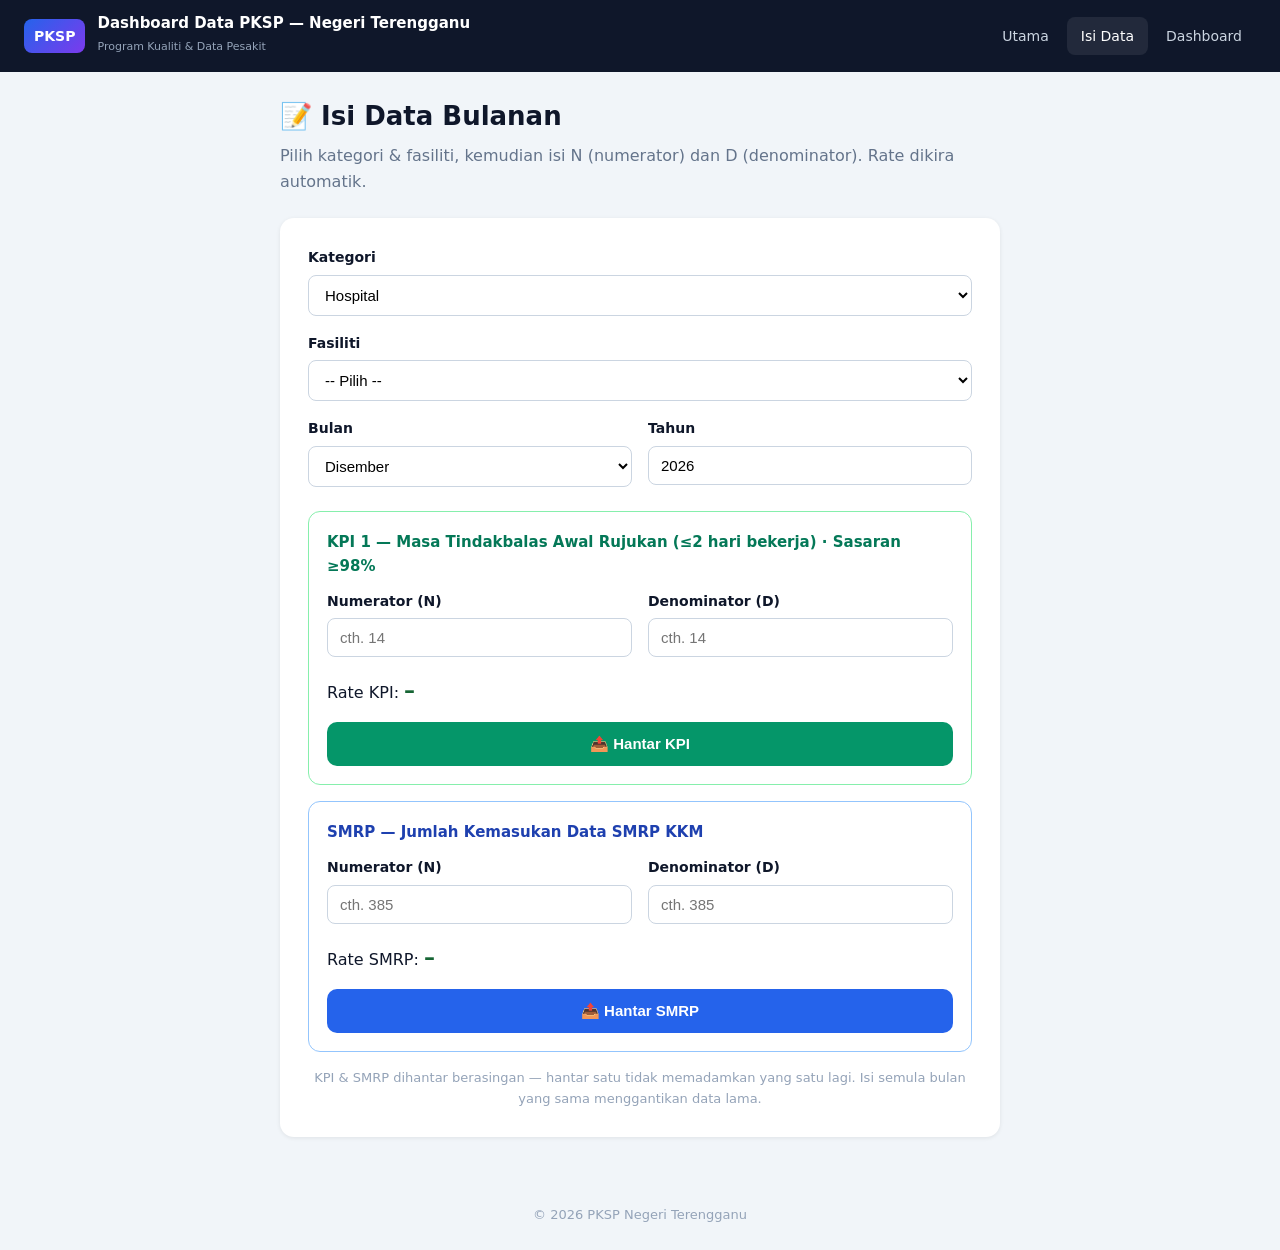
==== borang.html @ b6abf6f0 "Tambah 4 KK PKD Setiu: Sungai Tong, Sri Langkap, Kampung Rahmat, Bandar Permaisuri" ====
<!DOCTYPE html>
<html lang="ms">
<head>
  <meta charset="UTF-8">
  <meta name="viewport" content="width=device-width, initial-scale=1.0">
  <title>Isi Data — Dashboard PKSP</title>
  <script src="supabase.js"></script>
  <style>
    * { margin:0; padding:0; box-sizing:border-box; }
    body { font-family:'Segoe UI',system-ui,sans-serif; background:#f1f5f9; color:#0f172a; line-height:1.6; }
    .topbar { background:#0f172a; color:#fff; padding:14px 24px; display:flex; align-items:center; justify-content:space-between; flex-wrap:wrap; gap:10px; position:sticky; top:0; z-index:50; }
    .brand { display:flex; align-items:center; gap:12px; text-decoration:none; color:#fff; }
    .brand-badge { background:linear-gradient(135deg,#2563eb,#7c3aed); font-weight:800; font-size:14px; padding:6px 10px; border-radius:8px; }
    .brand strong { font-size:15px; display:block; line-height:1.2; }
    .brand small { font-size:11px; color:#94a3b8; }
    .nav { display:flex; gap:4px; }
    .nav a { color:#cbd5e1; text-decoration:none; padding:8px 14px; border-radius:8px; font-size:14px; }
    .nav a:hover, .nav a.active { background:rgba(255,255,255,.08); color:#fff; }
    .container { max-width:760px; margin:0 auto; padding:24px 20px; }
    h1 { font-size:26px; margin-bottom:6px; } .sub { color:#64748b; margin-bottom:24px; }
    .card { background:#fff; border-radius:14px; padding:28px; box-shadow:0 1px 4px rgba(0,0,0,.08); margin-bottom:20px; }
    label { display:block; font-weight:600; font-size:14px; margin-bottom:6px; }
    select, input { width:100%; padding:10px 12px; border:1.5px solid #cbd5e1; border-radius:8px; font-size:15px; margin-bottom:16px; background:#fff; }
    select:focus, input:focus { outline:none; border-color:#2563eb; }
    .grid2 { display:grid; grid-template-columns:1fr 1fr; gap:0 16px; }
    .metric-box { border:1.5px solid #e2e8f0; border-radius:12px; padding:18px; margin-top:8px; }
    .metric-box h3 { font-size:15px; margin-bottom:12px; color:#1e40af; }
    .rate-display { font-size:22px; font-weight:800; color:#166534; margin-top:4px; }
    .btn { display:inline-block; padding:13px 26px; border-radius:10px; font-weight:600; font-size:15px; cursor:pointer; border:none; background:#2563eb; color:#fff; width:100%; }
    .btn:hover { background:#1d4ed8; }
    /* Kod warna kekal: HIJAU = KPI, BIRU = SMRP */
    .btn-kpi { background:#059669; } .btn-kpi:hover { background:#047857; }
    .btn-smrp { background:#2563eb; } .btn-smrp:hover { background:#1d4ed8; }
    .metric-box.kpi { border-color:#86efac; } .metric-box.kpi h3 { color:#047857; }
    .metric-box.smrp { border-color:#93c5fd; }
    .btn:disabled { opacity:.6; cursor:not-allowed; }
    #msg { padding:14px 18px; border-radius:10px; margin-bottom:20px; display:none; font-weight:500; }
    .ok { background:#dcfce7; color:#166534; } .err { background:#fee2e2; color:#991b1b; }
    footer { text-align:center; padding:24px; color:#94a3b8; font-size:13px; }
    @media(max-width:600px){ .grid2{grid-template-columns:1fr} }
  </style>
</head>
<body>
  <header class="topbar">
    <a class="brand" href="index.html">
      <span class="brand-badge">PKSP</span>
      <span><strong>Dashboard Data PKSP — Negeri Terengganu</strong><small>Program Kualiti &amp; Data Pesakit</small></span>
    </a>
    <nav class="nav">
      <a href="index.html">Utama</a>
      <a href="borang.html" class="active">Isi Data</a>
      <a href="dashboard.html">Dashboard</a>
    </nav>
  </header>

  <main class="container">
    <h1>📝 Isi Data Bulanan</h1>
    <p class="sub">Pilih kategori &amp; fasiliti, kemudian isi N (numerator) dan D (denominator). Rate dikira automatik.</p>
    <div id="msg"></div>

    <div class="card">
      <label for="kategori">Kategori</label>
      <select id="kategori">
        <option value="hospital">Hospital</option>
        <option value="kk">Klinik Kesihatan</option>
      </select>

      <label for="fasiliti">Fasiliti</label>
      <select id="fasiliti"></select>
      <p id="pkdInfo" style="display:none;font-size:13px;color:#2563eb;font-weight:600;margin:-10px 0 14px"></p>

      <div class="grid2">
        <div>
          <label for="bulan">Bulan</label>
          <select id="bulan"></select>
        </div>
        <div>
          <label for="tahun">Tahun</label>
          <input type="number" id="tahun" value="2026" min="2024" max="2035">
        </div>
      </div>

      <!-- KPI section -->
      <div class="metric-box kpi" id="kpiBox">
        <h3>KPI 1 — Masa Tindakbalas Awal Rujukan (≤2 hari bekerja) · Sasaran ≥98%</h3>
        <div class="grid2">
          <div><label>Numerator (N)</label><input type="number" id="kpiN" min="0" placeholder="cth. 14"></div>
          <div><label>Denominator (D)</label><input type="number" id="kpiD" min="0" placeholder="cth. 14"></div>
        </div>
        <div>Rate KPI: <span class="rate-display" id="kpiRate">–</span></div>
        <button class="btn btn-kpi" id="kpiBtn" onclick="simpan('kpi')" style="margin-top:14px">📤 Hantar KPI</button>
      </div>

      <!-- SMRP section -->
      <div class="metric-box smrp" id="smrpBox" style="margin-top:16px">
        <h3>SMRP — Jumlah Kemasukan Data SMRP KKM</h3>
        <div class="grid2">
          <div><label>Numerator (N)</label><input type="number" id="smrpN" min="0" placeholder="cth. 385"></div>
          <div><label>Denominator (D)</label><input type="number" id="smrpD" min="0" placeholder="cth. 385"></div>
        </div>
        <div>Rate SMRP: <span class="rate-display" id="smrpRate">–</span></div>
        <button class="btn btn-smrp" id="smrpBtn" onclick="simpan('smrp')" style="margin-top:14px">📤 Hantar SMRP</button>
      </div>

      <p style="font-size:13px;color:#94a3b8;margin-top:16px;text-align:center">KPI &amp; SMRP dihantar berasingan — hantar satu tidak memadamkan yang satu lagi. Isi semula bulan yang sama menggantikan data lama.</p>
    </div>
  </main>

  <footer>© 2026 PKSP Negeri Terengganu</footer>

<script>
const SUPABASE_URL = 'https://qclmomhiusxnushtegac.supabase.co';
const SUPABASE_KEY = 'sb_publishable__6aMvgPPzo6ds2ucSuMl4A_6xH70Sd9';
const sb = supabase.createClient(SUPABASE_URL, SUPABASE_KEY);
// Mirror SMRP ke Google Sheet (Apps Script web app) — null untuk matikan
const SHEET_MIRROR_URL = 'https://script.google.com/macros/s/AKfycby2dfVMtGxozntsXwtXOjmPJdwiuvqIUeRa9Qd9GzCV0dtoUTU8dYoV7beCfRtHHedF/exec';

const HOSPITALS = ["Hospital Sultanah Nur Zahirah (HSNZ)","Hospital Dungun","Hospital Kemaman","Hospital Besut","Hospital Hulu Terengganu","Hospital Setiu","Pejabat Kesihatan Hulu Terengganu","Pejabat Kesihatan Daerah Besut","Pejabat Kesihatan Kuala Terengganu","Pejabat Kesihatan Setiu"];
const KK = ["KK Kuala Berang","KK Ajil","KK Kuala Telemong","KK Tengkawang","KK Felda Mengkawang","KK Jabi","KK Jerteh","KK Kota Putera Besut","KK Kuala Besut","KK Pasir Akar","KK Pulau Perhentian","KK Padang Luas","KK Seri Medang","KK Manir","KK Chendering","KK Hiliran","KK Rhu Sepuloh","KK Sungai Tong","KK Sri Langkap","KK Kampung Rahmat","KK Bandar Permaisuri"];
// PKD (Pejabat Kesihatan) = KPI sahaja, tiada SMRP. Setiap KK di-tag ke PKD dia.
const PKD = ["Pejabat Kesihatan Hulu Terengganu","Pejabat Kesihatan Daerah Besut","Pejabat Kesihatan Kuala Terengganu","Pejabat Kesihatan Setiu"];
const KK_TO_PKD = {
  "KK Kuala Berang":"Pejabat Kesihatan Hulu Terengganu","KK Ajil":"Pejabat Kesihatan Hulu Terengganu",
  "KK Kuala Telemong":"Pejabat Kesihatan Hulu Terengganu","KK Tengkawang":"Pejabat Kesihatan Hulu Terengganu",
  "KK Felda Mengkawang":"Pejabat Kesihatan Hulu Terengganu",
  "KK Jabi":"Pejabat Kesihatan Daerah Besut","KK Jerteh":"Pejabat Kesihatan Daerah Besut",
  "KK Kota Putera Besut":"Pejabat Kesihatan Daerah Besut","KK Kuala Besut":"Pejabat Kesihatan Daerah Besut",
  "KK Pasir Akar":"Pejabat Kesihatan Daerah Besut","KK Pulau Perhentian":"Pejabat Kesihatan Daerah Besut",
  "KK Padang Luas":"Pejabat Kesihatan Daerah Besut","KK Seri Medang":"Pejabat Kesihatan Daerah Besut",
  "KK Manir":"Pejabat Kesihatan Kuala Terengganu","KK Chendering":"Pejabat Kesihatan Kuala Terengganu","KK Hiliran":"Pejabat Kesihatan Kuala Terengganu",
  "KK Rhu Sepuloh":"Pejabat Kesihatan Setiu",
  "KK Sungai Tong":"Pejabat Kesihatan Setiu","KK Sri Langkap":"Pejabat Kesihatan Setiu",
  "KK Kampung Rahmat":"Pejabat Kesihatan Setiu","KK Bandar Permaisuri":"Pejabat Kesihatan Setiu"
};
const BULAN = ['Januari','Februari','Mac','April','Mei','Jun','Julai','Ogos','September','Oktober','November','Disember'];

const $ = id => document.getElementById(id);

function populateFasiliti(){
  const kat = $('kategori').value;
  const list = kat === 'kk' ? KK : HOSPITALS;
  $('fasiliti').innerHTML = '<option value="">-- Pilih --</option>' + list.map(f=>`<option>${f}</option>`).join('');
  kemaskiniBox();
}
// Peraturan: PKD = KPI sahaja · KK = SMRP sahaja · hospital biasa = kedua-dua
function kemaskiniBox(){
  const kat = $('kategori').value, f = $('fasiliti').value;
  const isPKD = kat === 'hospital' && PKD.includes(f);
  $('kpiBox').style.display = kat === 'kk' ? 'none' : '';
  $('smrpBox').style.display = isPKD ? 'none' : '';
  const info = $('pkdInfo');
  if(kat === 'kk' && f && KK_TO_PKD[f]){ info.textContent = '🏥 Di bawah PKD: ' + KK_TO_PKD[f]; info.style.display = 'block'; }
  else info.style.display = 'none';
}
function rate(n,d){ n=parseFloat(n); d=parseFloat(d); if(isNaN(n)||isNaN(d)||d===0) return null; return (n/d*100); }
function updateRate(prefix){
  const r = rate($(prefix+'N').value, $(prefix+'D').value);
  $(prefix+'Rate').textContent = r===null ? '–' : r.toFixed(2)+'%';
}
function showMsg(text, ok){
  const m = $('msg'); m.textContent = text; m.className = ok?'ok':'err'; m.style.display='block';
  window.scrollTo({top:0,behavior:'smooth'});
}

$('kategori').addEventListener('change', populateFasiliti);
$('fasiliti').addEventListener('change', kemaskiniBox);
$('bulan').innerHTML = BULAN.map((b,i)=>`<option value="${i+1}">${b}</option>`).join('');
$('bulan').value = new Date().getMonth()+1;
['kpiN','kpiD'].forEach(id=>$(id).addEventListener('input',()=>updateRate('kpi')));
['smrpN','smrpD'].forEach(id=>$(id).addEventListener('input',()=>updateRate('smrp')));
populateFasiliti();

async function simpan(jenis){ // jenis = 'kpi' atau 'smrp'
  const btn = $(jenis === 'kpi' ? 'kpiBtn' : 'smrpBtn');
  const fasiliti = $('fasiliti').value;
  if(!fasiliti) return showMsg('⚠️ Sila pilih fasiliti.', false);
  const kategori = $('kategori').value;
  const month = parseInt($('bulan').value);
  const year = parseInt($('tahun').value);
  if(!year || year<2020) return showMsg('⚠️ Tahun tidak sah.', false);

  const nVal = $(jenis+'N').value, dVal = $(jenis+'D').value;
  if(!nVal && !dVal) return showMsg('⚠️ Isi N dan/atau D bahagian '+jenis.toUpperCase()+' dahulu.', false);

  const data = {};
  data[jenis] = { [jenis+'1']: { numerator: parseFloat(nVal)||0, denominator: parseFloat(dVal)||0 } };

  btn.disabled = true; btn.textContent = 'Menyimpan...';
  try {
    // Ambil rekod sedia ada dulu supaya metrik satu lagi tidak terpadam bila upsert
    const { data: existing, error: fe } = await sb.from('submissions')
      .select('data').eq('hospital', fasiliti).eq('year', year).eq('month', month).maybeSingle();
    if(fe) throw fe;
    const merged = { ...(existing && existing.data ? existing.data : {}), ...data };

    // upsert: ganti jika hospital+year+month sama
    const { error } = await sb.from('submissions').upsert(
      { hospital: fasiliti, kategori, year, month, data: merged, submitted_at: new Date().toISOString() },
      { onConflict: 'hospital,year,month' }
    );
    if(error) throw error;
    showMsg('✅ '+jenis.toUpperCase()+' '+fasiliti+' ('+BULAN[month-1]+' '+year+') berjaya dihantar!', true);
    [jenis+'N', jenis+'D'].forEach(id=>$(id).value='');
    updateRate(jenis);
    // Mirror ke Google Sheet (SMRP sahaja) — fire & forget, tak ganggu aliran utama
    if(jenis === 'smrp' && typeof SHEET_MIRROR_URL === 'string' && SHEET_MIRROR_URL){
      try {
        await fetch(SHEET_MIRROR_URL, {
          method: 'POST',
          mode: 'no-cors',
          headers: {'Content-Type': 'text/plain;charset=utf-8'},
          body: JSON.stringify({ hospital: fasiliti, month, year, n: data.smrp.smrp1.numerator, d: data.smrp.smrp1.denominator })
        });
      } catch(mErr){ console.warn('Mirror sheet gagal (data utama selamat):', mErr); }
    }
  } catch(e){
    showMsg('❌ Gagal simpan: '+e.message, false);
  } finally {
    btn.disabled=false; btn.textContent = jenis === 'kpi' ? '📤 Hantar KPI' : '📤 Hantar SMRP';
  }
}
</script>
</body>
</html>
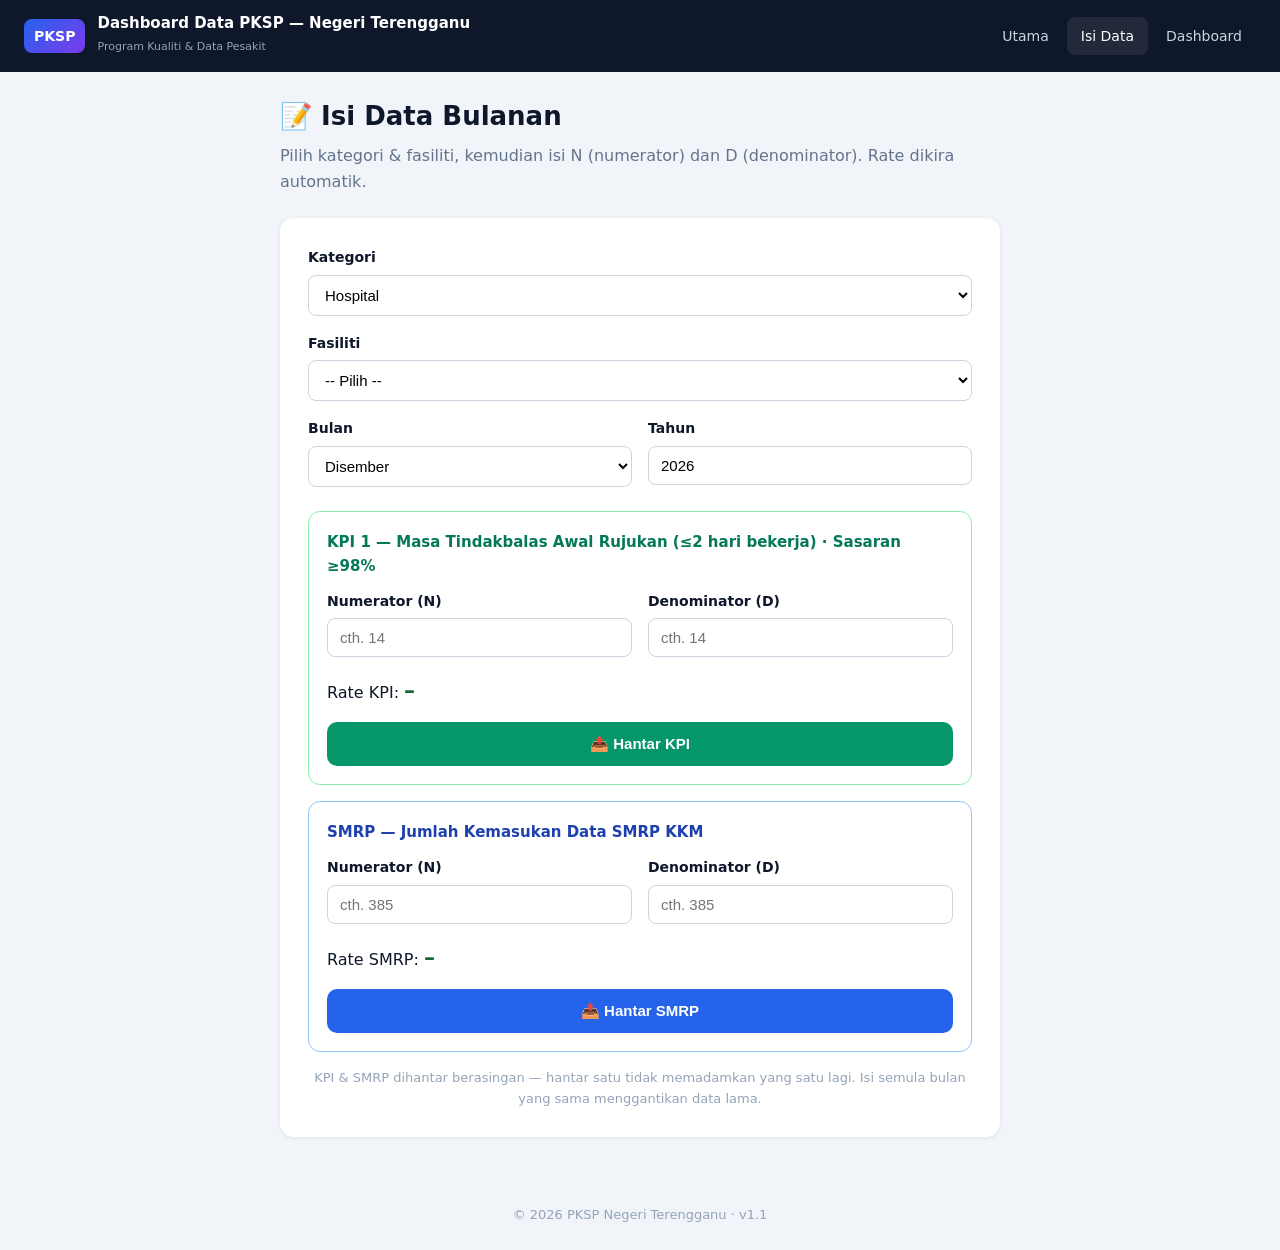
==== commit 97f7ee24: "Baiki 5 isu dashboard v1.1: kad Belum Hantar ikut penapis Bulan; rekod 0/0 tidak dikira hantar; gari" ====
--- a/borang.html
+++ b/borang.html
@@ -106,7 +106,7 @@
     </div>
   </main>
 
-  <footer>© 2026 PKSP Negeri Terengganu</footer>
+  <footer>© 2026 PKSP Negeri Terengganu · v1.1</footer>
 
 <script>
 const SUPABASE_URL = 'https://qclmomhiusxnushtegac.supabase.co';
@@ -155,7 +155,9 @@
 function rate(n,d){ n=parseFloat(n); d=parseFloat(d); if(isNaN(n)||isNaN(d)||d===0) return null; return (n/d*100); }
 function updateRate(prefix){
   const r = rate($(prefix+'N').value, $(prefix+'D').value);
-  $(prefix+'Rate').textContent = r===null ? '–' : r.toFixed(2)+'%';
+  const el = $(prefix+'Rate');
+  el.textContent = r===null ? '–' : r.toFixed(2)+'%' + (r>100?' ⚠':'');
+  el.style.color = (r!==null && r>100) ? '#b91c1c' : '#166534';
 }
 function showMsg(text, ok){
   const m = $('msg'); m.textContent = text; m.className = ok?'ok':'err'; m.style.display='block';
@@ -181,6 +183,20 @@
 
   const nVal = $(jenis+'N').value, dVal = $(jenis+'D').value;
   if(!nVal && !dVal) return showMsg('⚠️ Isi N dan/atau D bahagian '+jenis.toUpperCase()+' dahulu.', false);
+
+  // Semakan N > D (rate >100%). Bukan mustahil — contoh SMRP: kemasukan data boleh lebih
+  // daripada kedatangan pesakit kalau ada kemasukan tertunggak/berulang — jadi sahkan, jangan halang.
+  const nNum = parseFloat(nVal)||0, dNum = parseFloat(dVal)||0;
+  if(dNum>0 && nNum>dNum){
+    const r = (nNum/dNum*100).toFixed(2);
+    const ok = confirm(
+      '⚠️ Semak semula: N ('+nNum+') lebih besar daripada D ('+dNum+') → rate '+r+'%.\n\n'+
+      'SMRP: N = kemasukan data SMRP, D = kedatangan pesakit.\n'+
+      'KPI: N = tindakbalas ≤2 hari bekerja, D = jumlah rujukan.\n\n'+
+      'Teruskan hantar?'
+    );
+    if(!ok) return showMsg('Dibatalkan — sila semak N dan D sebelum hantar.', false);
+  }
 
   const data = {};
   data[jenis] = { [jenis+'1']: { numerator: parseFloat(nVal)||0, denominator: parseFloat(dVal)||0 } };
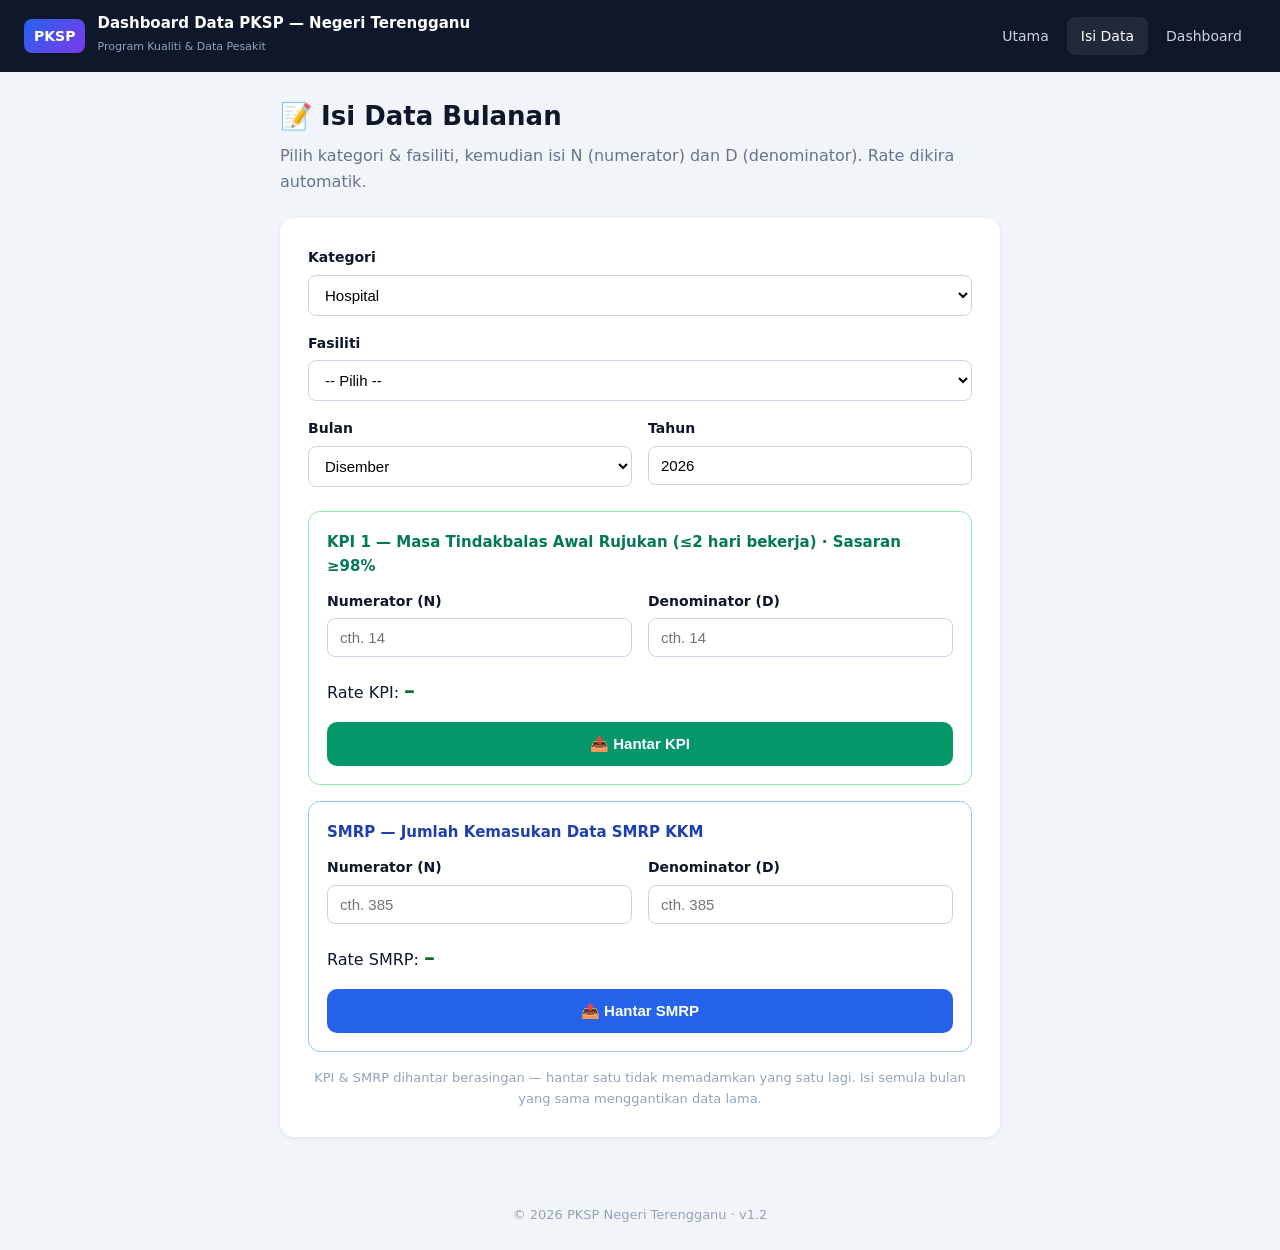
==== commit 992fce9d: "v1.2: favicon + og:image + meta (preview WhatsApp), banner hero di laman utama, export KPI asingkan " ====
--- a/borang.html
+++ b/borang.html
@@ -4,6 +4,20 @@
   <meta charset="UTF-8">
   <meta name="viewport" content="width=device-width, initial-scale=1.0">
   <title>Isi Data — Dashboard PKSP</title>
+  <meta name="description" content="Borang penghantaran bulanan KPI 1 dan SMRP PKSP Negeri Terengganu untuk hospital, pejabat kesihatan daerah dan klinik kesihatan. Tiada login diperlukan.">
+  <meta name="theme-color" content="#0f172a">
+  <link rel="icon" type="image/png" sizes="64x64" href="favicon.png">
+  <link rel="icon" type="image/png" sizes="32x32" href="favicon-32.png">
+  <link rel="apple-touch-icon" href="apple-touch-icon.png">
+  <meta property="og:type" content="website">
+  <meta property="og:site_name" content="Dashboard Data PKSP Negeri Terengganu">
+  <meta property="og:title" content="Isi Data Bulanan — PKSP Negeri Terengganu">
+  <meta property="og:description" content="Hantar data KPI 1 dan SMRP bulanan untuk hospital, PKD dan klinik kesihatan Negeri Terengganu.">
+  <meta property="og:url" content="https://pksptgg.github.io/Dashboard-data/borang.html">
+  <meta property="og:image" content="https://pksptgg.github.io/Dashboard-data/og-image.png">
+  <meta property="og:image:width" content="1200">
+  <meta property="og:image:height" content="630">
+  <meta name="twitter:card" content="summary_large_image">
   <script src="supabase.js"></script>
   <style>
     * { margin:0; padding:0; box-sizing:border-box; }
@@ -106,7 +120,7 @@
     </div>
   </main>
 
-  <footer>© 2026 PKSP Negeri Terengganu · v1.1</footer>
+  <footer>© 2026 PKSP Negeri Terengganu · v1.2</footer>
 
 <script>
 const SUPABASE_URL = 'https://qclmomhiusxnushtegac.supabase.co';
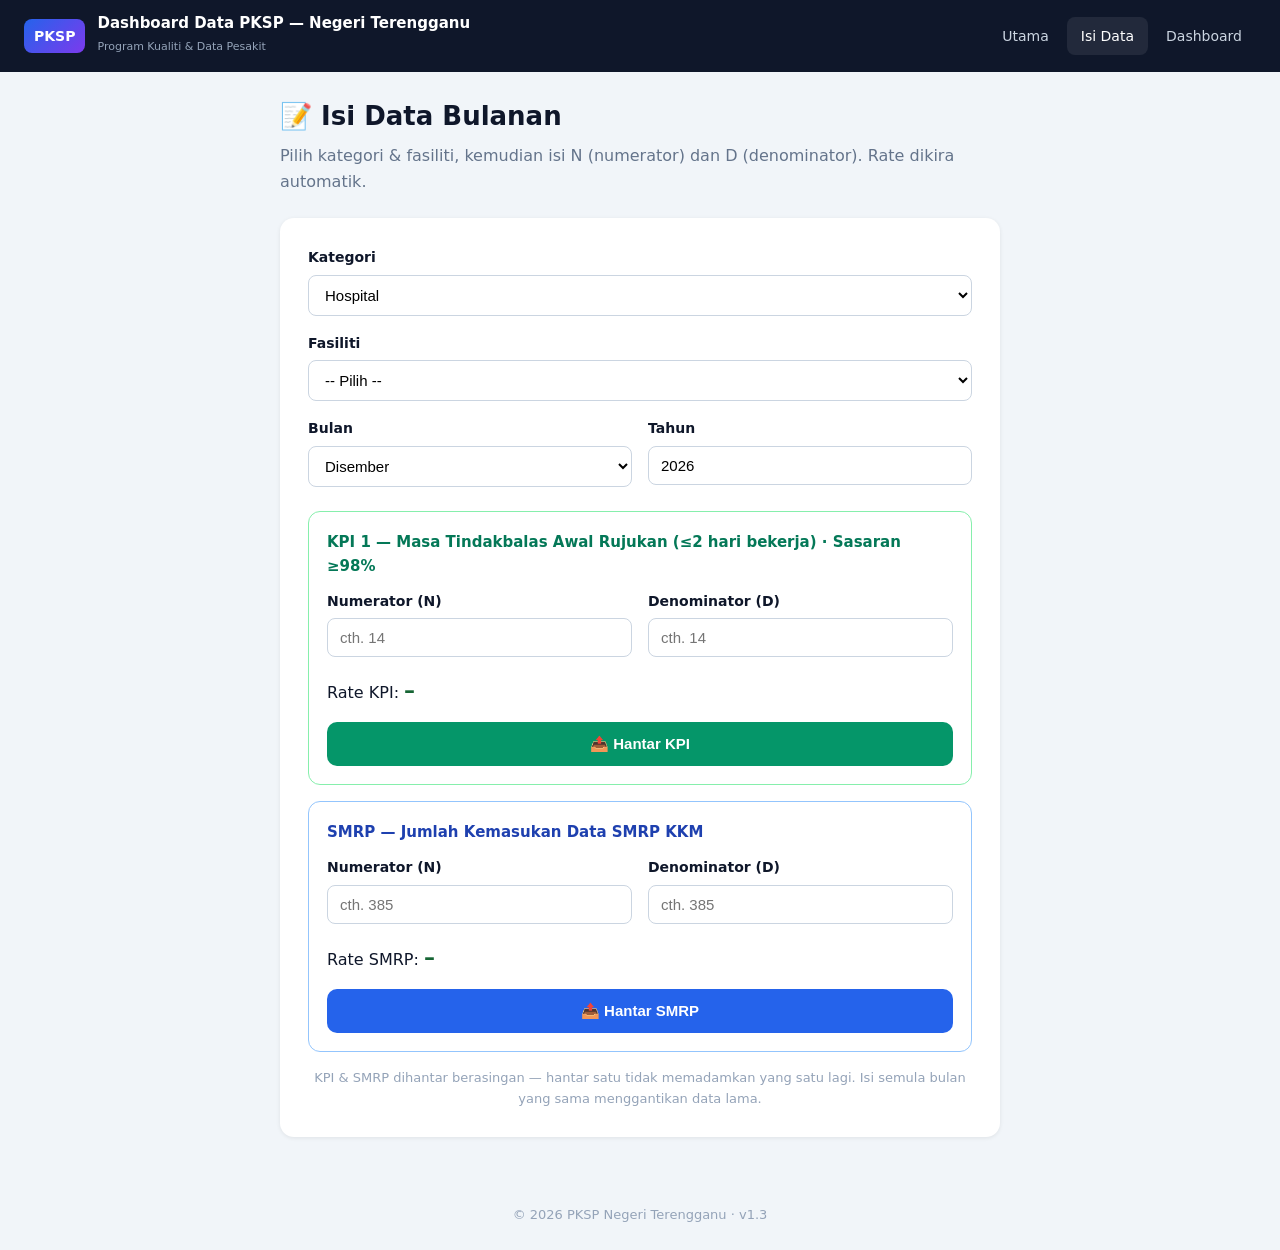
==== commit 936975ee: "v1.3: ganti banner hero dengan reka bentuk baharu (bulan sabit/bintang + Jambatan Terengganu) + og-i" ====
--- a/borang.html
+++ b/borang.html
@@ -120,7 +120,7 @@
     </div>
   </main>
 
-  <footer>© 2026 PKSP Negeri Terengganu · v1.2</footer>
+  <footer>© 2026 PKSP Negeri Terengganu · v1.3</footer>
 
 <script>
 const SUPABASE_URL = 'https://qclmomhiusxnushtegac.supabase.co';
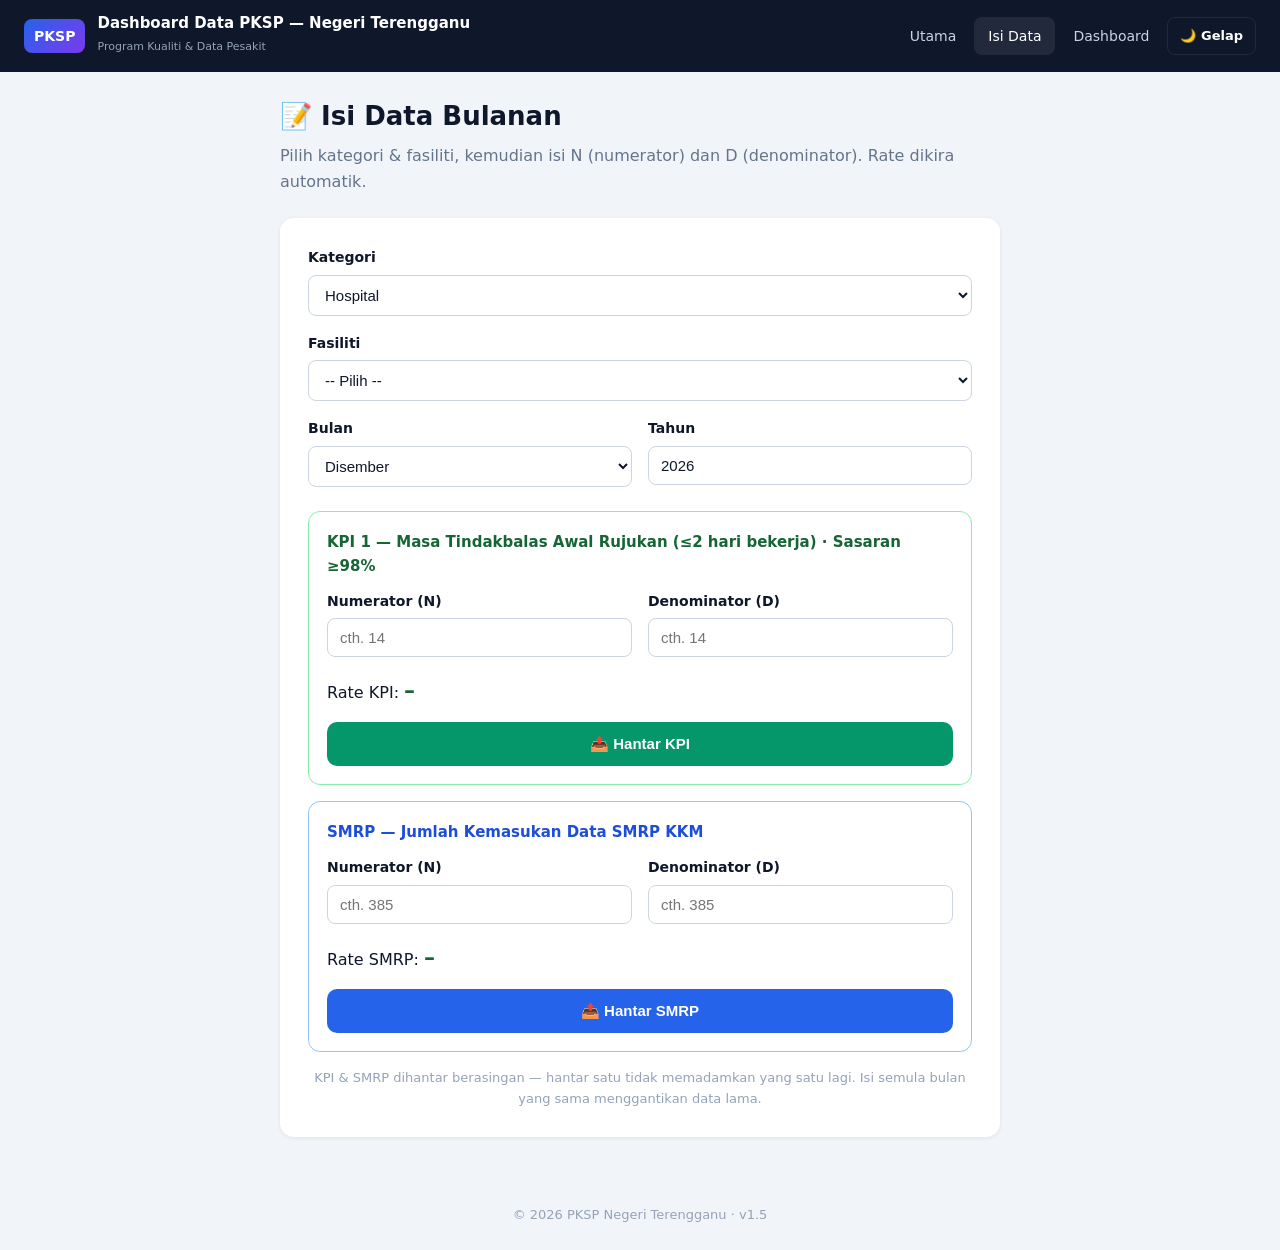
==== commit d296f5f8: "feat: tema cerah/gelap dgn butang tukar (tema.css + tema.js) - tema.css: semua warna jadi token CSS " ====
--- a/borang.html
+++ b/borang.html
@@ -21,38 +21,40 @@
   <script src="supabase.js"></script>
   <style>
     * { margin:0; padding:0; box-sizing:border-box; }
-    body { font-family:'Segoe UI',system-ui,sans-serif; background:#f1f5f9; color:#0f172a; line-height:1.6; }
-    .topbar { background:#0f172a; color:#fff; padding:14px 24px; display:flex; align-items:center; justify-content:space-between; flex-wrap:wrap; gap:10px; position:sticky; top:0; z-index:50; }
-    .brand { display:flex; align-items:center; gap:12px; text-decoration:none; color:#fff; }
+    body { font-family:'Segoe UI',system-ui,sans-serif; background:var(--bg); color:var(--teks); line-height:1.6; }
+    .topbar { background:var(--topbar); color:var(--topbar-teks); padding:14px 24px; display:flex; align-items:center; justify-content:space-between; flex-wrap:wrap; gap:10px; position:sticky; top:0; z-index:50; }
+    .brand { display:flex; align-items:center; gap:12px; text-decoration:none; color:var(--topbar-teks); }
     .brand-badge { background:linear-gradient(135deg,#2563eb,#7c3aed); font-weight:800; font-size:14px; padding:6px 10px; border-radius:8px; }
     .brand strong { font-size:15px; display:block; line-height:1.2; }
-    .brand small { font-size:11px; color:#94a3b8; }
+    .brand small { font-size:11px; color:var(--teks-muted2); }
     .nav { display:flex; gap:4px; }
-    .nav a { color:#cbd5e1; text-decoration:none; padding:8px 14px; border-radius:8px; font-size:14px; }
-    .nav a:hover, .nav a.active { background:rgba(255,255,255,.08); color:#fff; }
+    .nav a { color:var(--nav-teks); text-decoration:none; padding:8px 14px; border-radius:8px; font-size:14px; }
+    .nav a:hover, .nav a.active { background:var(--nav-hover); color:var(--topbar-teks); }
     .container { max-width:760px; margin:0 auto; padding:24px 20px; }
-    h1 { font-size:26px; margin-bottom:6px; } .sub { color:#64748b; margin-bottom:24px; }
-    .card { background:#fff; border-radius:14px; padding:28px; box-shadow:0 1px 4px rgba(0,0,0,.08); margin-bottom:20px; }
+    h1 { font-size:26px; margin-bottom:6px; } .sub { color:var(--teks-muted); margin-bottom:24px; }
+    .card { background:var(--card); border-radius:14px; padding:28px; box-shadow:var(--shadow); margin-bottom:20px; }
     label { display:block; font-weight:600; font-size:14px; margin-bottom:6px; }
-    select, input { width:100%; padding:10px 12px; border:1.5px solid #cbd5e1; border-radius:8px; font-size:15px; margin-bottom:16px; background:#fff; }
+    select, input { width:100%; padding:10px 12px; border:1.5px solid var(--input-border); border-radius:8px; font-size:15px; margin-bottom:16px; background:var(--input-bg); color:var(--teks); }
     select:focus, input:focus { outline:none; border-color:#2563eb; }
     .grid2 { display:grid; grid-template-columns:1fr 1fr; gap:0 16px; }
-    .metric-box { border:1.5px solid #e2e8f0; border-radius:12px; padding:18px; margin-top:8px; }
-    .metric-box h3 { font-size:15px; margin-bottom:12px; color:#1e40af; }
-    .rate-display { font-size:22px; font-weight:800; color:#166534; margin-top:4px; }
+    .metric-box { border:1.5px solid var(--border); border-radius:12px; padding:18px; margin-top:8px; }
+    .metric-box h3 { font-size:15px; margin-bottom:12px; color:var(--smrp-teks); }
+    .rate-display { font-size:22px; font-weight:800; color:var(--good-teks); margin-top:4px; }
     .btn { display:inline-block; padding:13px 26px; border-radius:10px; font-weight:600; font-size:15px; cursor:pointer; border:none; background:#2563eb; color:#fff; width:100%; }
     .btn:hover { background:#1d4ed8; }
     /* Kod warna kekal: HIJAU = KPI, BIRU = SMRP */
     .btn-kpi { background:#059669; } .btn-kpi:hover { background:#047857; }
     .btn-smrp { background:#2563eb; } .btn-smrp:hover { background:#1d4ed8; }
-    .metric-box.kpi { border-color:#86efac; } .metric-box.kpi h3 { color:#047857; }
+    .metric-box.kpi { border-color:#86efac; } .metric-box.kpi h3 { color:var(--good-teks); }
     .metric-box.smrp { border-color:#93c5fd; }
     .btn:disabled { opacity:.6; cursor:not-allowed; }
     #msg { padding:14px 18px; border-radius:10px; margin-bottom:20px; display:none; font-weight:500; }
-    .ok { background:#dcfce7; color:#166534; } .err { background:#fee2e2; color:#991b1b; }
-    footer { text-align:center; padding:24px; color:#94a3b8; font-size:13px; }
+    .ok { background:var(--good-bg); color:var(--good-teks); } .err { background:var(--bad-bg); color:var(--bad-teks); }
+    footer { text-align:center; padding:24px; color:var(--teks-muted2); font-size:13px; }
     @media(max-width:600px){ .grid2{grid-template-columns:1fr} }
   </style>
+  <link rel="stylesheet" href="tema.css">
+  <script src="tema.js"></script>
 </head>
 <body>
   <header class="topbar">
@@ -64,6 +66,7 @@
       <a href="index.html">Utama</a>
       <a href="borang.html" class="active">Isi Data</a>
       <a href="dashboard.html">Dashboard</a>
+      <button class="tema-btn" data-tema-butang type="button">🌙 Gelap</button>
     </nav>
   </header>
 
@@ -116,11 +119,11 @@
         <button class="btn btn-smrp" id="smrpBtn" onclick="simpan('smrp')" style="margin-top:14px">📤 Hantar SMRP</button>
       </div>
 
-      <p style="font-size:13px;color:#94a3b8;margin-top:16px;text-align:center">KPI &amp; SMRP dihantar berasingan — hantar satu tidak memadamkan yang satu lagi. Isi semula bulan yang sama menggantikan data lama.</p>
+      <p style="font-size:13px;color:var(--teks-muted2);margin-top:16px;text-align:center">KPI &amp; SMRP dihantar berasingan — hantar satu tidak memadamkan yang satu lagi. Isi semula bulan yang sama menggantikan data lama.</p>
     </div>
   </main>
 
-  <footer>© 2026 PKSP Negeri Terengganu · v1.3</footer>
+  <footer>© 2026 PKSP Negeri Terengganu · v1.5</footer>
 
 <script>
 const SUPABASE_URL = 'https://qclmomhiusxnushtegac.supabase.co';
@@ -130,18 +133,18 @@
 const SHEET_MIRROR_URL = 'https://script.google.com/macros/s/AKfycby2dfVMtGxozntsXwtXOjmPJdwiuvqIUeRa9Qd9GzCV0dtoUTU8dYoV7beCfRtHHedF/exec';
 
 const HOSPITALS = ["Hospital Sultanah Nur Zahirah (HSNZ)","Hospital Dungun","Hospital Kemaman","Hospital Besut","Hospital Hulu Terengganu","Hospital Setiu","Pejabat Kesihatan Hulu Terengganu","Pejabat Kesihatan Daerah Besut","Pejabat Kesihatan Kuala Terengganu","Pejabat Kesihatan Setiu"];
-const KK = ["KK Kuala Berang","KK Ajil","KK Kuala Telemong","KK Tengkawang","KK Felda Mengkawang","KK Jabi","KK Jerteh","KK Kota Putera Besut","KK Kuala Besut","KK Pasir Akar","KK Pulau Perhentian","KK Padang Luas","KK Seri Medang","KK Manir","KK Chendering","KK Hiliran","KK Rhu Sepuloh","KK Sungai Tong","KK Sri Langkap","KK Kampung Rahmat","KK Bandar Permaisuri"];
+const KK = ["KK Kuala Berang","KK Ajil","KK Telemong","KK Tengkawang","KK Felda Mengkawang","KK Jabi","KK Jerteh","KK Kota Putera Besut","KK Kuala Besut","KK Pasir Akar","KK Pulau Perhentian","KK Padang Luas","KK Seri Medang","KK Manir","KK Chendering","KK Hiliran","KK UTC Paya Bunga","KK Rhu Sepuloh","KK Sungai Tong","KK Sri Langkap","KK Kampung Rahmat","KK Bandar Permaisuri"];
 // PKD (Pejabat Kesihatan) = KPI sahaja, tiada SMRP. Setiap KK di-tag ke PKD dia.
 const PKD = ["Pejabat Kesihatan Hulu Terengganu","Pejabat Kesihatan Daerah Besut","Pejabat Kesihatan Kuala Terengganu","Pejabat Kesihatan Setiu"];
 const KK_TO_PKD = {
   "KK Kuala Berang":"Pejabat Kesihatan Hulu Terengganu","KK Ajil":"Pejabat Kesihatan Hulu Terengganu",
-  "KK Kuala Telemong":"Pejabat Kesihatan Hulu Terengganu","KK Tengkawang":"Pejabat Kesihatan Hulu Terengganu",
+  "KK Telemong":"Pejabat Kesihatan Hulu Terengganu","KK Tengkawang":"Pejabat Kesihatan Hulu Terengganu",
   "KK Felda Mengkawang":"Pejabat Kesihatan Hulu Terengganu",
   "KK Jabi":"Pejabat Kesihatan Daerah Besut","KK Jerteh":"Pejabat Kesihatan Daerah Besut",
   "KK Kota Putera Besut":"Pejabat Kesihatan Daerah Besut","KK Kuala Besut":"Pejabat Kesihatan Daerah Besut",
   "KK Pasir Akar":"Pejabat Kesihatan Daerah Besut","KK Pulau Perhentian":"Pejabat Kesihatan Daerah Besut",
   "KK Padang Luas":"Pejabat Kesihatan Daerah Besut","KK Seri Medang":"Pejabat Kesihatan Daerah Besut",
-  "KK Manir":"Pejabat Kesihatan Kuala Terengganu","KK Chendering":"Pejabat Kesihatan Kuala Terengganu","KK Hiliran":"Pejabat Kesihatan Kuala Terengganu",
+  "KK Manir":"Pejabat Kesihatan Kuala Terengganu","KK Chendering":"Pejabat Kesihatan Kuala Terengganu","KK Hiliran":"Pejabat Kesihatan Kuala Terengganu","KK UTC Paya Bunga":"Pejabat Kesihatan Kuala Terengganu",
   "KK Rhu Sepuloh":"Pejabat Kesihatan Setiu",
   "KK Sungai Tong":"Pejabat Kesihatan Setiu","KK Sri Langkap":"Pejabat Kesihatan Setiu",
   "KK Kampung Rahmat":"Pejabat Kesihatan Setiu","KK Bandar Permaisuri":"Pejabat Kesihatan Setiu"
--- a/tema.css
+++ b/tema.css
@@ -0,0 +1,100 @@
+/* ==========================================================================
+   PKSP Negeri Terengganu — token tema (cerah / gelap)
+   Satu sumber kebenaran untuk warna. Halaman guna var(--...) sahaja.
+   Toggle: butang .tema-btn (lihat tema.js). Tema disimpan dalam localStorage.
+   ========================================================================== */
+
+:root {
+  color-scheme: light;
+
+  --bg:            #f1f5f9;
+  --card:          #ffffff;
+  --teks:          #0f172a;
+  --teks-lembut:   #334155;
+  --teks-muted:    #64748b;
+  --teks-muted2:   #94a3b8;
+
+  --border:        #e2e8f0;
+  --garis:         #f1f5f9;   /* garis pemisah baris jadual */
+  --head:          #f1f5f9;   /* latar kepala jadual */
+  --hover:         #f8fafc;
+
+  --topbar:        #0f172a;
+  --topbar-teks:   #ffffff;
+  --nav-teks:      #cbd5e1;
+  --nav-hover:     rgba(255, 255, 255, .08);
+
+  --biru:          #2563eb;
+  --emas:          #d97706;
+
+  --input-bg:      #ffffff;
+  --input-border:  #cbd5e1;
+
+  --good-bg:       #dcfce7;  --good-teks:  #166534;
+  --warn-bg:       #fef9c3;  --warn-teks:  #854d0e;
+  --bad-bg:        #fee2e2;  --bad-teks:   #991b1b;
+  --smrp-bg:       #dbeafe;  --smrp-teks:  #1d4ed8;
+  --row-kpi:       #f0fdf4;
+  --row-smrp:      #eff6ff;
+
+  --shadow:        0 1px 4px rgba(0, 0, 0, .08);
+}
+
+[data-tema="gelap"] {
+  color-scheme: dark;
+
+  --bg:            #0b1220;
+  --card:          #131c2e;
+  --teks:          #e6edf6;
+  --teks-lembut:   #cbd5e1;
+  --teks-muted:    #94a3b8;
+  --teks-muted2:   #7d8ca3;
+
+  --border:        #25324a;
+  --garis:         #1e293b;
+  --head:          #1a2437;
+  --hover:         #172033;
+
+  --topbar:        #070d18;
+  --topbar-teks:   #e6edf6;
+  --nav-teks:      #94a3b8;
+  --nav-hover:     rgba(255, 255, 255, .10);
+
+  --biru:          #60a5fa;
+  --emas:          #fbbf24;
+
+  --input-bg:      #0f1829;
+  --input-border:  #33415a;
+
+  --good-bg:       #06301c;  --good-teks:  #6ee7b7;
+  --warn-bg:       #3a2c05;  --warn-teks:  #fcd34d;
+  --bad-bg:        #3b1111;  --bad-teks:   #fca5a5;
+  --smrp-bg:       #0d2544;  --smrp-teks:  #93c5fd;
+  --row-kpi:       #0a2418;
+  --row-smrp:      #0c2137;
+
+  --shadow:        0 2px 10px rgba(0, 0, 0, .45);
+}
+
+/* Butang tukar tema (dalam topbar) */
+.tema-btn {
+  background: transparent;
+  border: 1.5px solid var(--nav-hover);
+  color: var(--topbar-teks);
+  border-radius: 8px;
+  padding: 7px 12px;
+  font-size: 13px;
+  font-weight: 600;
+  font-family: inherit;
+  cursor: pointer;
+  white-space: nowrap;
+  transition: background .15s, border-color .15s;
+}
+.tema-btn:hover { background: var(--nav-hover); border-color: var(--nav-teks); }
+.tema-btn:focus-visible { outline: 2px solid var(--biru); outline-offset: 2px; }
+
+/* Peralihan lembut masa tukar tema (dilangkau kalau pengguna minta kurang gerakan) */
+@media (prefers-reduced-motion: no-preference) {
+  body, .card, .stat, .chart-card, .table-card, .filters, .pending, #adminPanel,
+  #kesCard, #negeriCard, th, td, select, input { transition: background-color .18s, color .18s, border-color .18s; }
+}
